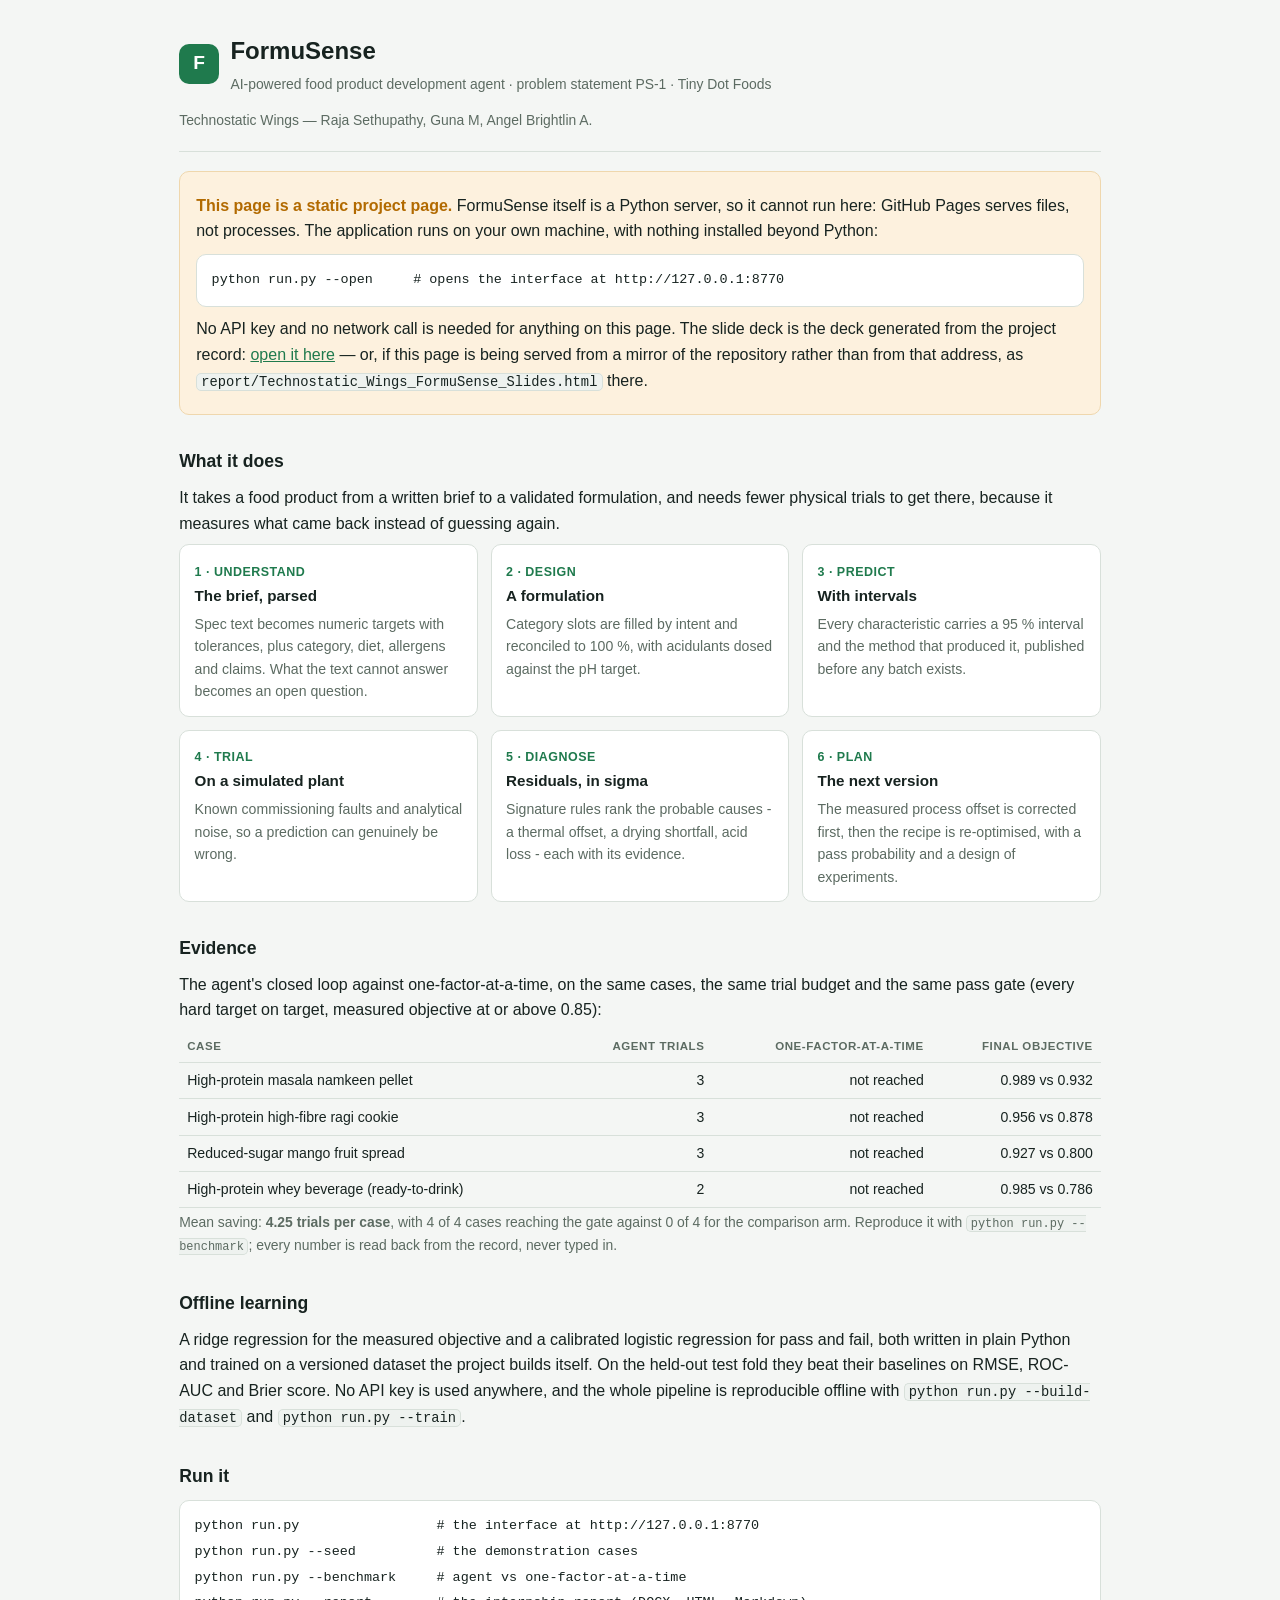
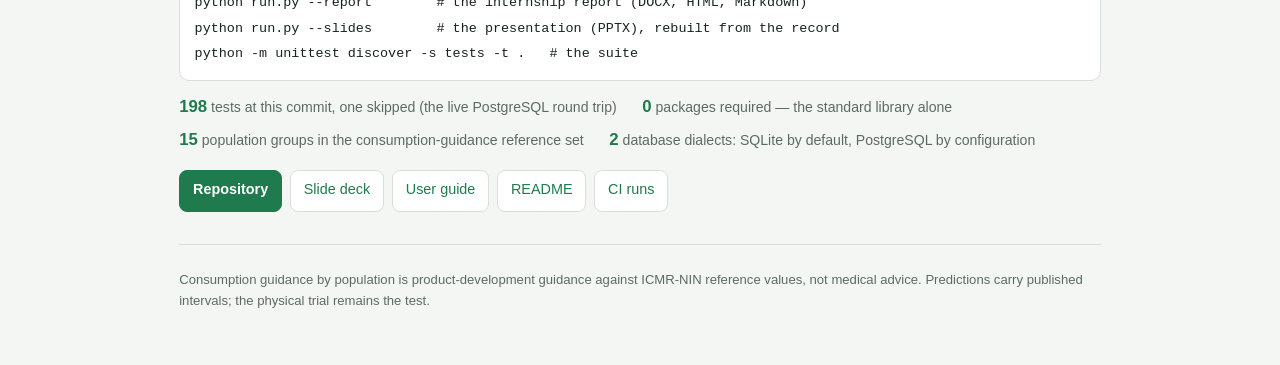
==== docs/index.html @ 54292b7c "Fix the id read-back that kept the PostgreSQL job red, and stop the Pages job asking for a permissio" ====
<!DOCTYPE html>
<html lang="en">
<head>
<meta charset="utf-8">
<meta name="viewport" content="width=device-width, initial-scale=1">
<title>FormuSense - AI Food Product Development Agent (PS-1)</title>
<meta name="description" content="An offline agent that takes a food product from a written brief to a validated formulation in fewer physical trials. Python standard library only, no API keys.">
<style>
  :root { --bg: #f4f6f4; --panel: #fff; --ink: #172320; --muted: #5c6b62;
          --line: #d8e0da; --accent: #1f7a4d; --warn-soft: #fdf1de; --warn: #b26a00; }
  * { box-sizing: border-box; }
  body { margin: 0; background: var(--bg); color: var(--ink); -webkit-text-size-adjust: 100%;
         font: 16px/1.6 -apple-system, BlinkMacSystemFont, "Segoe UI", Roboto, Arial, sans-serif; }
  .wrap { max-width: 960px; margin: 0 auto; padding: 2rem max(1.2rem, env(safe-area-inset-left)) 3rem max(1.2rem, env(safe-area-inset-right)); }
  header { border-bottom: 1px solid var(--line); padding-bottom: 1.2rem; }
  .brand { display: flex; align-items: center; gap: .7rem; }
  .logo { width: 40px; height: 40px; border-radius: 10px; background: var(--accent); color: #fff;
          display: grid; place-items: center; font-weight: 700; font-size: 1.2rem; flex: 0 0 auto; }
  h1 { font-size: 1.5rem; margin: 0; } h2 { font-size: 1.1rem; margin: 2rem 0 .6rem; }
  h3 { font-size: .95rem; margin: 0 0 .3rem; } p { margin: .5rem 0; }
  .sub, .team { color: var(--muted); font-size: .87rem; }
  .sub { margin: .15rem 0 0; } .team { margin: .9rem 0 0; }
  a { color: var(--accent); }
  code { font-family: ui-monospace, Consolas, monospace; font-size: .86em; background: #eef2ef;
         border: 1px solid var(--line); border-radius: 5px; padding: .05em .3em; }
  pre { background: var(--panel); border: 1px solid var(--line); border-radius: 10px; margin: .6rem 0;
        padding: .8rem .9rem; overflow-x: auto; -webkit-overflow-scrolling: touch; }
  pre code { background: none; border: none; padding: 0; font-size: .84rem; line-height: 1.7; }
  .note { border: 1px solid #efd7ad; background: var(--warn-soft); border-radius: 10px; padding: .8rem 1rem; margin: 1.2rem 0; }
  .note strong { color: var(--warn); }
  .grid { display: grid; gap: .8rem; grid-template-columns: repeat(auto-fit, minmax(min(240px, 100%), 1fr)); }
  .grid > * { min-width: 0; }
  .card { background: var(--panel); border: 1px solid var(--line); border-radius: 10px; padding: .8rem .9rem; }
  .card p { margin: .2rem 0 0; color: var(--muted); font-size: .88rem; }
  .step { color: var(--accent); font-weight: 700; font-size: .78rem; letter-spacing: .04em; text-transform: uppercase; }
  .scroll { overflow-x: auto; -webkit-overflow-scrolling: touch; }
  table { border-collapse: collapse; width: 100%; font-size: .88rem; min-width: 30rem; }
  th, td { text-align: left; padding: .4rem .5rem; border-bottom: 1px solid var(--line); vertical-align: top; }
  th { font-size: .72rem; text-transform: uppercase; letter-spacing: .05em; color: var(--muted); }
  td.num, th.num { text-align: right; font-variant-numeric: tabular-nums; white-space: nowrap; }
  .stat { display: flex; flex-wrap: wrap; gap: .4rem 1.6rem; margin: .8rem 0 0; padding: 0;
          list-style: none; font-size: .88rem; color: var(--muted); }
  .stat b { color: var(--accent); font-size: 1.05rem; }
  .links { display: flex; flex-wrap: wrap; gap: .5rem; margin-top: 1rem; }
  .links a { display: inline-block; border: 1px solid var(--line); background: var(--panel); border-radius: 8px;
             padding: .45rem .8rem; text-decoration: none; font-size: .9rem; min-height: 42px; }
  .links a:hover { border-color: var(--accent); }
  .links a.primary { background: var(--accent); border-color: var(--accent); color: #fff; font-weight: 600; }
  footer { border-top: 1px solid var(--line); margin-top: 2rem; padding-top: 1rem; color: var(--muted); font-size: .82rem; }
</style>
</head>
<body>
<div class="wrap">
<header>
  <div class="brand">
    <span class="logo" aria-hidden="true">F</span>
    <div>
      <h1>FormuSense</h1>
      <p class="sub">AI-powered food product development agent &middot; problem statement PS-1 &middot; Tiny Dot Foods</p>
    </div>
  </div>
  <p class="team">Technostatic Wings &mdash; Raja Sethupathy, Guna M, Angel Brightlin A.</p>
</header>

<div class="note">
  <p><strong>This page is a static project page.</strong> FormuSense itself is a Python server, so it cannot
  run here: GitHub Pages serves files, not processes. The application runs on your own machine, with nothing
  installed beyond Python:</p>
  <pre><code>python run.py --open     # opens the interface at http://127.0.0.1:8770</code></pre>
  <p>No API key and no network call is needed for anything on this page. The slide deck is the deck generated
  from the project record: <a href="slides.html">open it here</a> &mdash; or, if this page is being served from a
  mirror of the repository rather than from that address, as
  <code>report/Technostatic_Wings_FormuSense_Slides.html</code> there.</p>
</div>

<h2>What it does</h2>
<p>It takes a food product from a written brief to a validated formulation, and needs fewer physical trials to
get there, because it measures what came back instead of guessing again.</p>
<div class="grid">
  <div class="card"><span class="step">1 &middot; Understand</span><h3>The brief, parsed</h3><p>Spec text becomes numeric targets with tolerances, plus category, diet, allergens and claims. What the text cannot answer becomes an open question.</p></div>
  <div class="card"><span class="step">2 &middot; Design</span><h3>A formulation</h3><p>Category slots are filled by intent and reconciled to 100 %, with acidulants dosed against the pH target.</p></div>
  <div class="card"><span class="step">3 &middot; Predict</span><h3>With intervals</h3><p>Every characteristic carries a 95 % interval and the method that produced it, published before any batch exists.</p></div>
  <div class="card"><span class="step">4 &middot; Trial</span><h3>On a simulated plant</h3><p>Known commissioning faults and analytical noise, so a prediction can genuinely be wrong.</p></div>
  <div class="card"><span class="step">5 &middot; Diagnose</span><h3>Residuals, in sigma</h3><p>Signature rules rank the probable causes - a thermal offset, a drying shortfall, acid loss - each with its evidence.</p></div>
  <div class="card"><span class="step">6 &middot; Plan</span><h3>The next version</h3><p>The measured process offset is corrected first, then the recipe is re-optimised, with a pass probability and a design of experiments.</p></div>
</div>

<h2>Evidence</h2>
<p>The agent's closed loop against one-factor-at-a-time, on the same cases, the same trial budget and the same
pass gate (every hard target on target, measured objective at or above 0.85):</p>
<div class="scroll">
<table>
  <thead><tr><th>Case</th><th class="num">Agent trials</th><th class="num">One-factor-at-a-time</th><th class="num">Final objective</th></tr></thead>
  <tbody>
    <tr><td>High-protein masala namkeen pellet</td><td class="num">3</td><td class="num">not reached</td><td class="num">0.989 vs 0.932</td></tr>
    <tr><td>High-protein high-fibre ragi cookie</td><td class="num">3</td><td class="num">not reached</td><td class="num">0.956 vs 0.878</td></tr>
    <tr><td>Reduced-sugar mango fruit spread</td><td class="num">3</td><td class="num">not reached</td><td class="num">0.927 vs 0.800</td></tr>
    <tr><td>High-protein whey beverage (ready-to-drink)</td><td class="num">2</td><td class="num">not reached</td><td class="num">0.985 vs 0.786</td></tr>
  </tbody>
</table>
</div>
<p class="sub">Mean saving: <strong>4.25 trials per case</strong>, with 4 of 4 cases reaching the gate against 0 of 4
for the comparison arm. Reproduce it with <code>python run.py --benchmark</code>; every number is read back from
the record, never typed in.</p>

<h2>Offline learning</h2>
<p>A ridge regression for the measured objective and a calibrated logistic regression for pass and fail, both
written in plain Python and trained on a versioned dataset the project builds itself. On the held-out test fold
they beat their baselines on RMSE, ROC-AUC and Brier score. No API key is used anywhere, and the whole pipeline
is reproducible offline with <code>python run.py --build-dataset</code> and <code>python run.py --train</code>.</p>

<h2>Run it</h2>
<pre><code>python run.py                 # the interface at http://127.0.0.1:8770
python run.py --seed          # the demonstration cases
python run.py --benchmark     # agent vs one-factor-at-a-time
python run.py --report        # the internship report (DOCX, HTML, Markdown)
python run.py --slides        # the presentation (PPTX), rebuilt from the record
python -m unittest discover -s tests -t .   # the suite</code></pre>
<ul class="stat">
  <li><b>198</b> tests at this commit, one skipped (the live PostgreSQL round trip)</li>
  <li><b>0</b> packages required &mdash; the standard library alone</li>
  <li><b>15</b> population groups in the consumption-guidance reference set</li>
  <li><b>2</b> database dialects: SQLite by default, PostgreSQL by configuration</li>
</ul>

<div class="links">
  <a class="primary" href="https://github.com/Kirisos-Guna/FormuSense">Repository</a>
  <a href="slides.html">Slide deck</a>
  <a href="https://github.com/Kirisos-Guna/FormuSense/blob/main/docs/USER_GUIDE.md">User guide</a>
  <a href="https://github.com/Kirisos-Guna/FormuSense#readme">README</a>
  <a href="https://github.com/Kirisos-Guna/FormuSense/actions">CI runs</a>
</div>

<footer>
  <p>Consumption guidance by population is product-development guidance against ICMR-NIN reference values, not
  medical advice. Predictions carry published intervals; the physical trial remains the test.</p>
</footer>
</div>
</body>
</html>
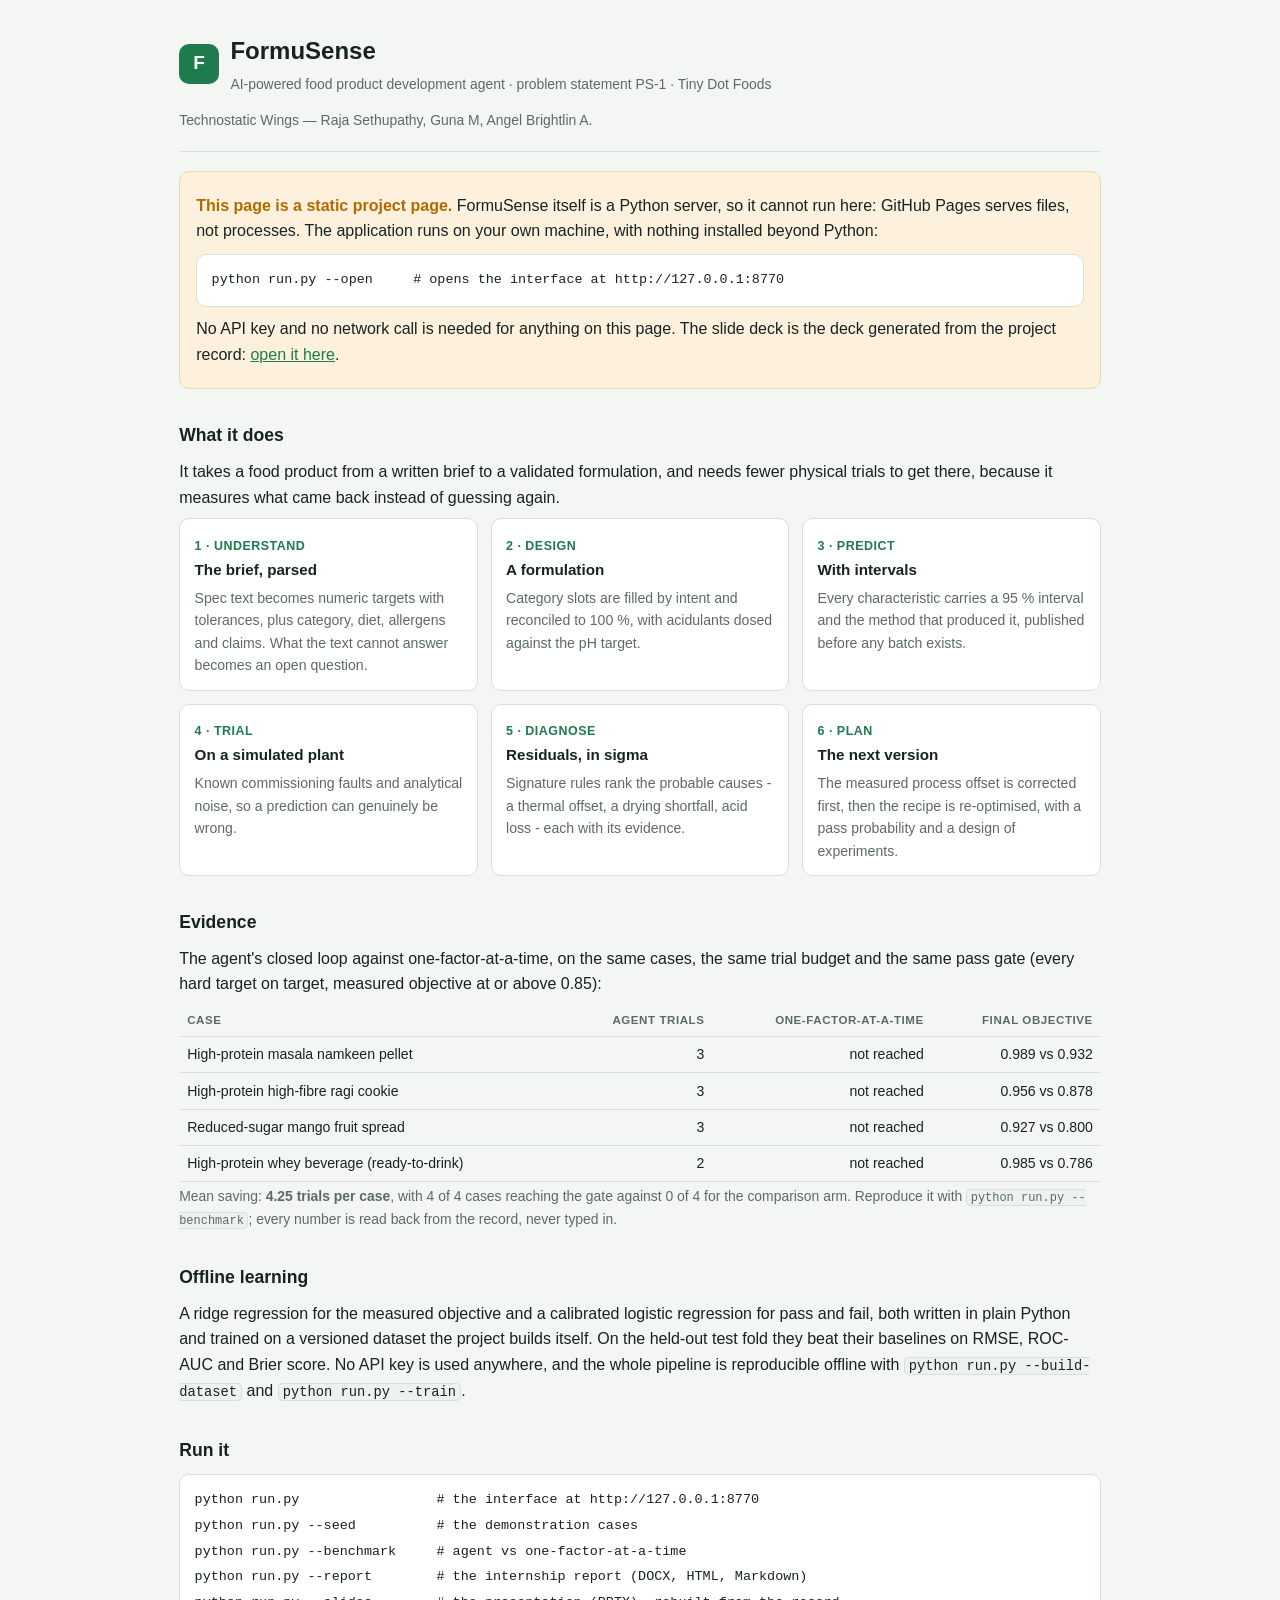
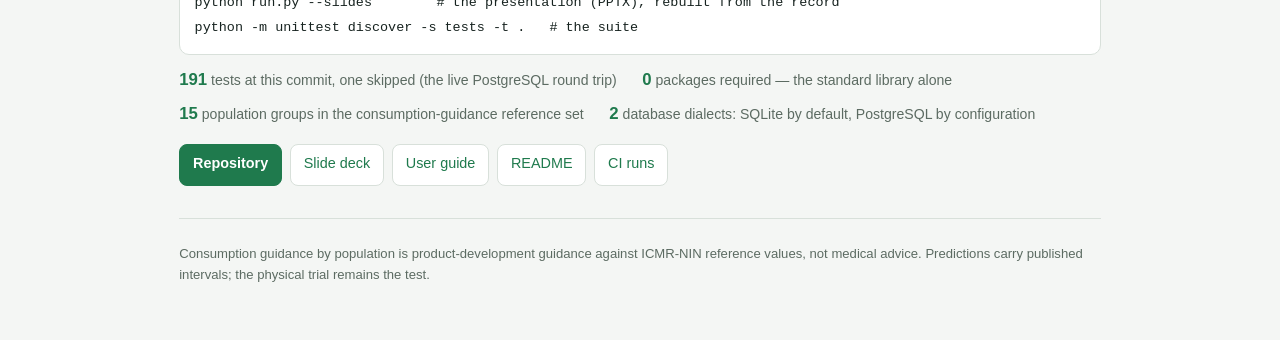
==== commit c0faac9c: "Publish the project page and the deck to GitHub Pages The repository had no public face: a reader co" ====
--- a/docs/index.html
+++ b/docs/index.html
@@ -68,9 +68,7 @@
   installed beyond Python:</p>
   <pre><code>python run.py --open     # opens the interface at http://127.0.0.1:8770</code></pre>
   <p>No API key and no network call is needed for anything on this page. The slide deck is the deck generated
-  from the project record: <a href="slides.html">open it here</a> &mdash; or, if this page is being served from a
-  mirror of the repository rather than from that address, as
-  <code>report/Technostatic_Wings_FormuSense_Slides.html</code> there.</p>
+  from the project record: <a href="slides.html">open it here</a>.</p>
 </div>
 
 <h2>What it does</h2>
@@ -117,7 +115,7 @@
 python run.py --slides        # the presentation (PPTX), rebuilt from the record
 python -m unittest discover -s tests -t .   # the suite</code></pre>
 <ul class="stat">
-  <li><b>198</b> tests at this commit, one skipped (the live PostgreSQL round trip)</li>
+  <li><b>191</b> tests at this commit, one skipped (the live PostgreSQL round trip)</li>
   <li><b>0</b> packages required &mdash; the standard library alone</li>
   <li><b>15</b> population groups in the consumption-guidance reference set</li>
   <li><b>2</b> database dialects: SQLite by default, PostgreSQL by configuration</li>
